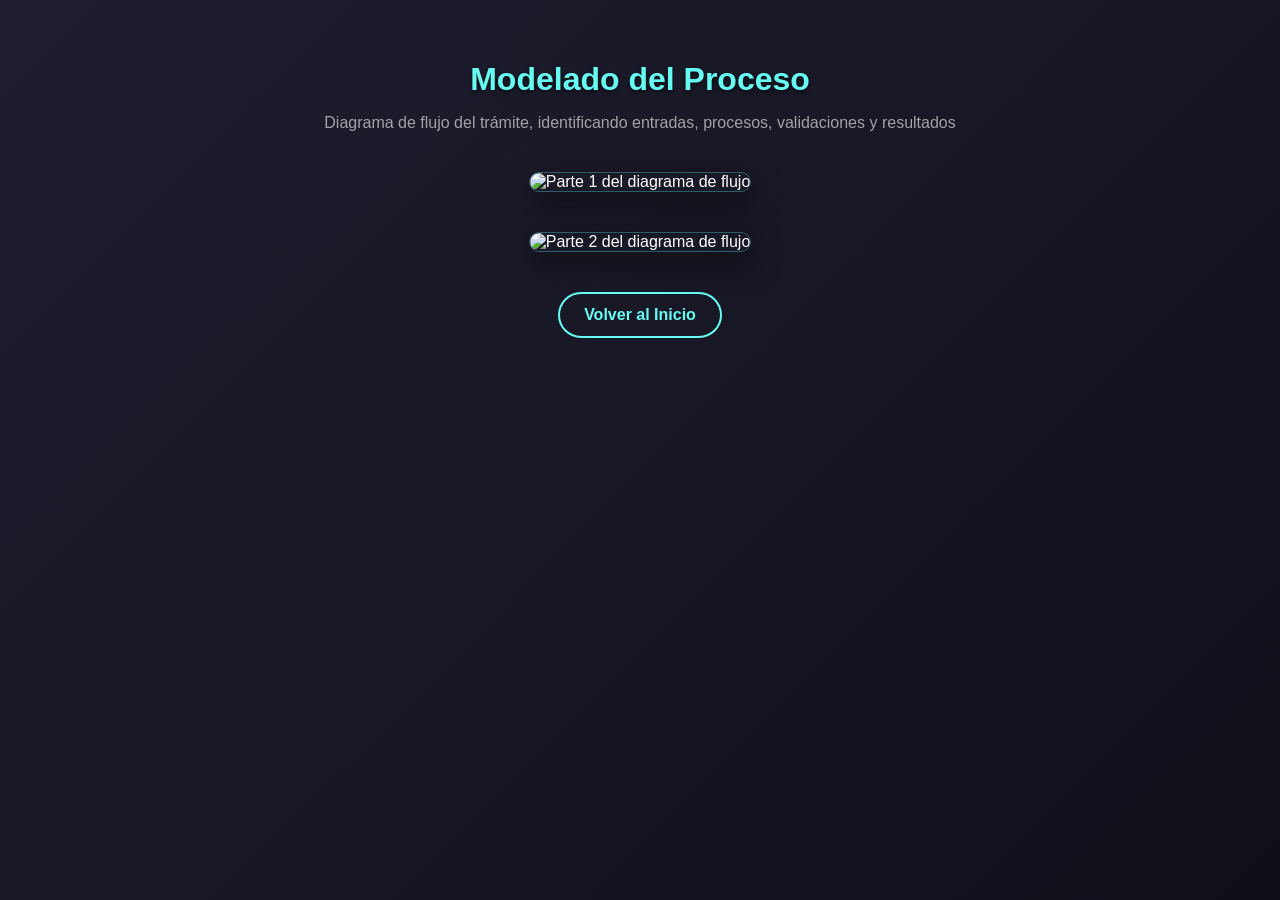
==== ejercicio0.html @ 692f8937 "Agregada Tarjeta 0 y ejercicio0.html" ====
<!DOCTYPE html>
<html lang="es">
<head>
    <meta charset="UTF-8">
    <meta name="viewport" content="width=device-width, initial-scale=1.0">
    <title>Modelado del Proceso</title>
    
    <style>
        /* Estilos básicos para que la web ocupe toda la pantalla y mantenga el estilo oscuro */
        body, html {
            margin: 0;
            padding: 0;
            width: 100%;
            height: 100%;
            font-family: 'Segoe UI', Tahoma, Geneva, Verdana, sans-serif;
            background: linear-gradient(135deg, #1e1e2f 0%, #0f0f1a 100%);
            color: white;
        }

        /* Contenedor principal */
        .container {
            max-width: 1200px;
            margin: 0 auto;
            padding: 40px 20px;
            text-align: center;
        }

        h1 {
            margin-bottom: 10px;
            font-size: 32px;
            text-shadow: 0px 2px 4px rgba(0,0,0,0.5);
            color: #66fcf1;
        }

        p {
            margin-bottom: 40px;
            font-size: 16px;
            opacity: 0.8;
            color: #c5c6c7;
        }

        /* Estilos de las imágenes */
        .image-container {
            display: flex;
            flex-direction: column;
            gap: 40px;
            align-items: center;
            margin-bottom: 40px;
        }

        .image-container img {
            max-width: 100%;
            height: auto;
            border-radius: 10px;
            box-shadow: 0 10px 30px rgba(0, 0, 0, 0.5);
            border: 1px solid rgba(102, 252, 241, 0.3);
            transition: transform 0.3s ease;
        }

        .image-container img:hover {
            transform: scale(1.02);
            border-color: #66fcf1;
        }

        /* Botón de volver */
        .back-btn {
            display: inline-block;
            padding: 12px 24px;
            background-color: transparent;
            color: #66fcf1;
            text-decoration: none;
            border: 2px solid #66fcf1;
            border-radius: 30px;
            font-weight: bold;
            transition: all 0.3s ease;
        }

        .back-btn:hover {
            background-color: #66fcf1;
            color: #0f0f1a;
            box-shadow: 0 0 15px rgba(102, 252, 241, 0.5);
        }
    </style>
</head>
<body>

    <div class="container">
        <h1>Modelado del Proceso</h1>
        <p>Diagrama de flujo del trámite, identificando entradas, procesos, validaciones y resultados</p>

        <div class="image-container">
            <!-- Primera imagen -->
            <img src="imagen1.jpg" alt="Parte 1 del diagrama de flujo">
            
            <!-- Segunda imagen -->
            <img src="imagen2.jpg" alt="Parte 2 del diagrama de flujo">
        </div>

        <a href="index.html" class="back-btn">Volver al Inicio</a>
    </div>

</body>
</html>
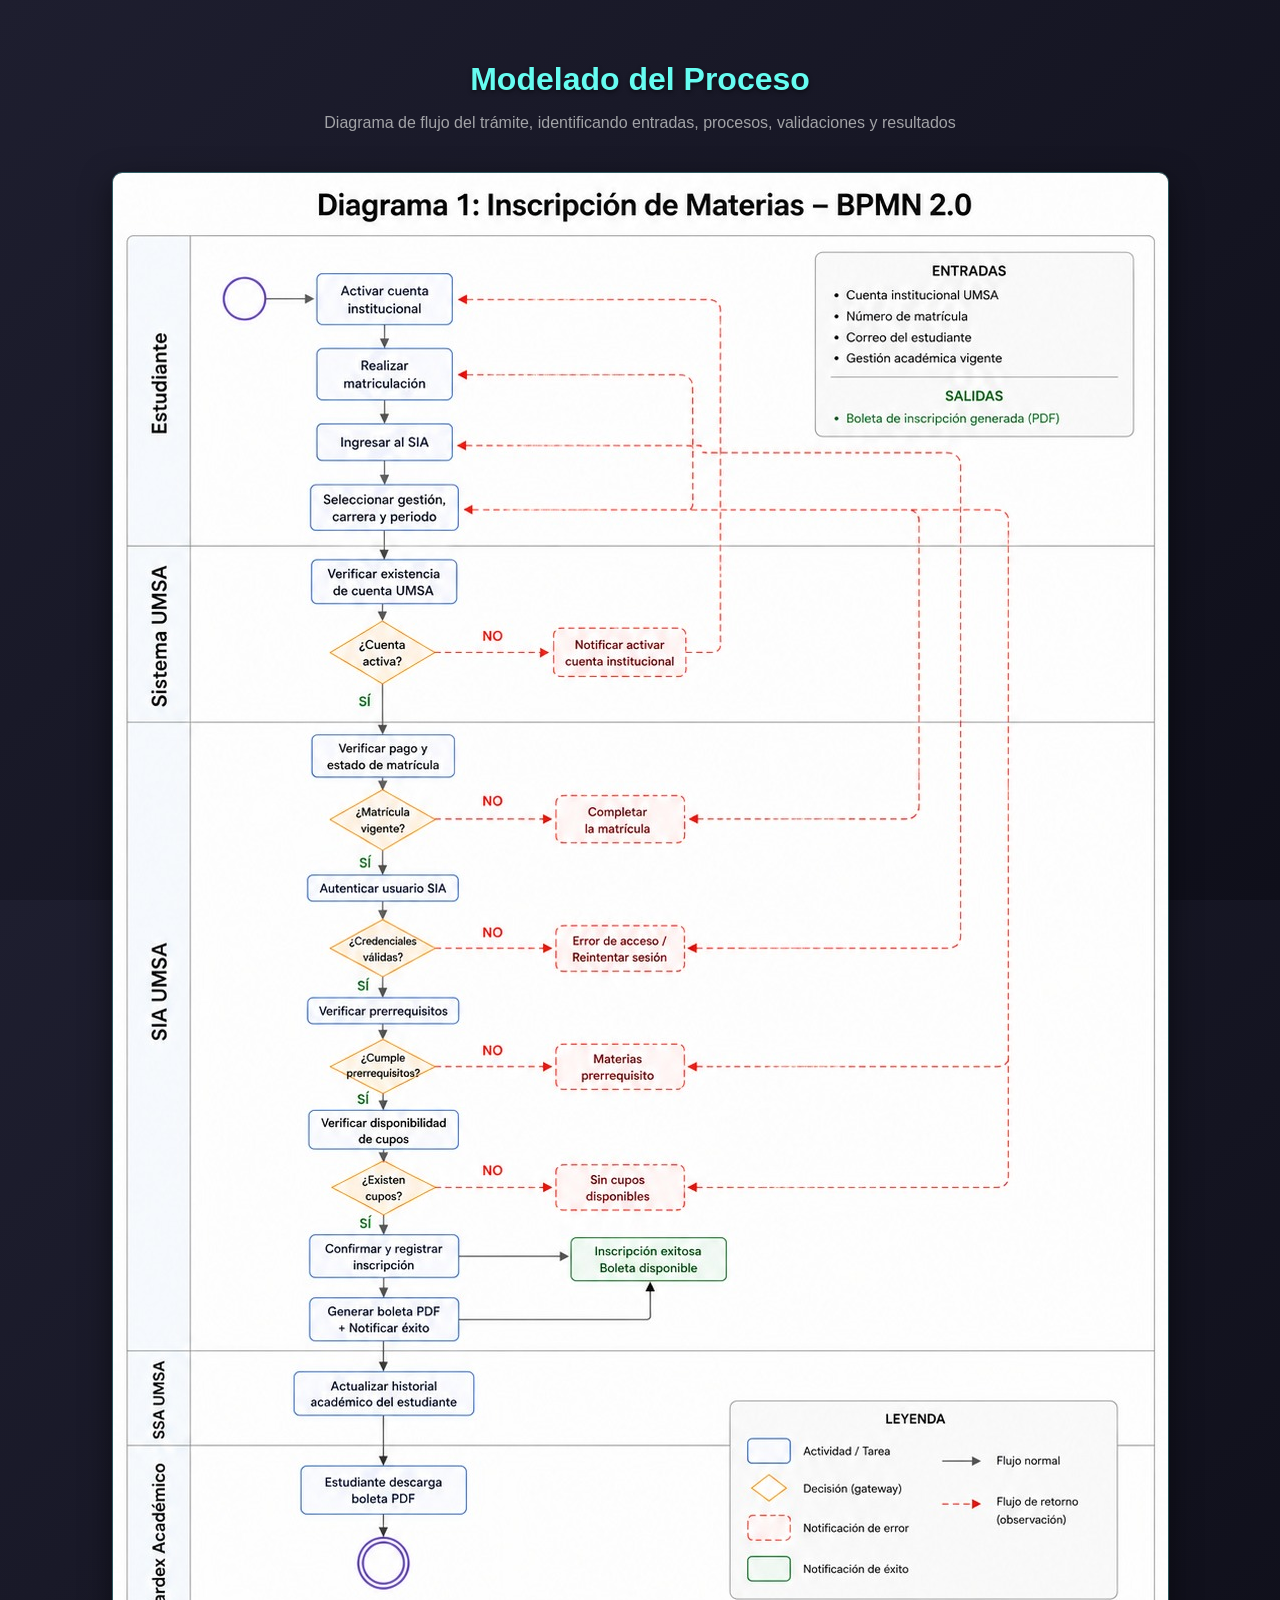
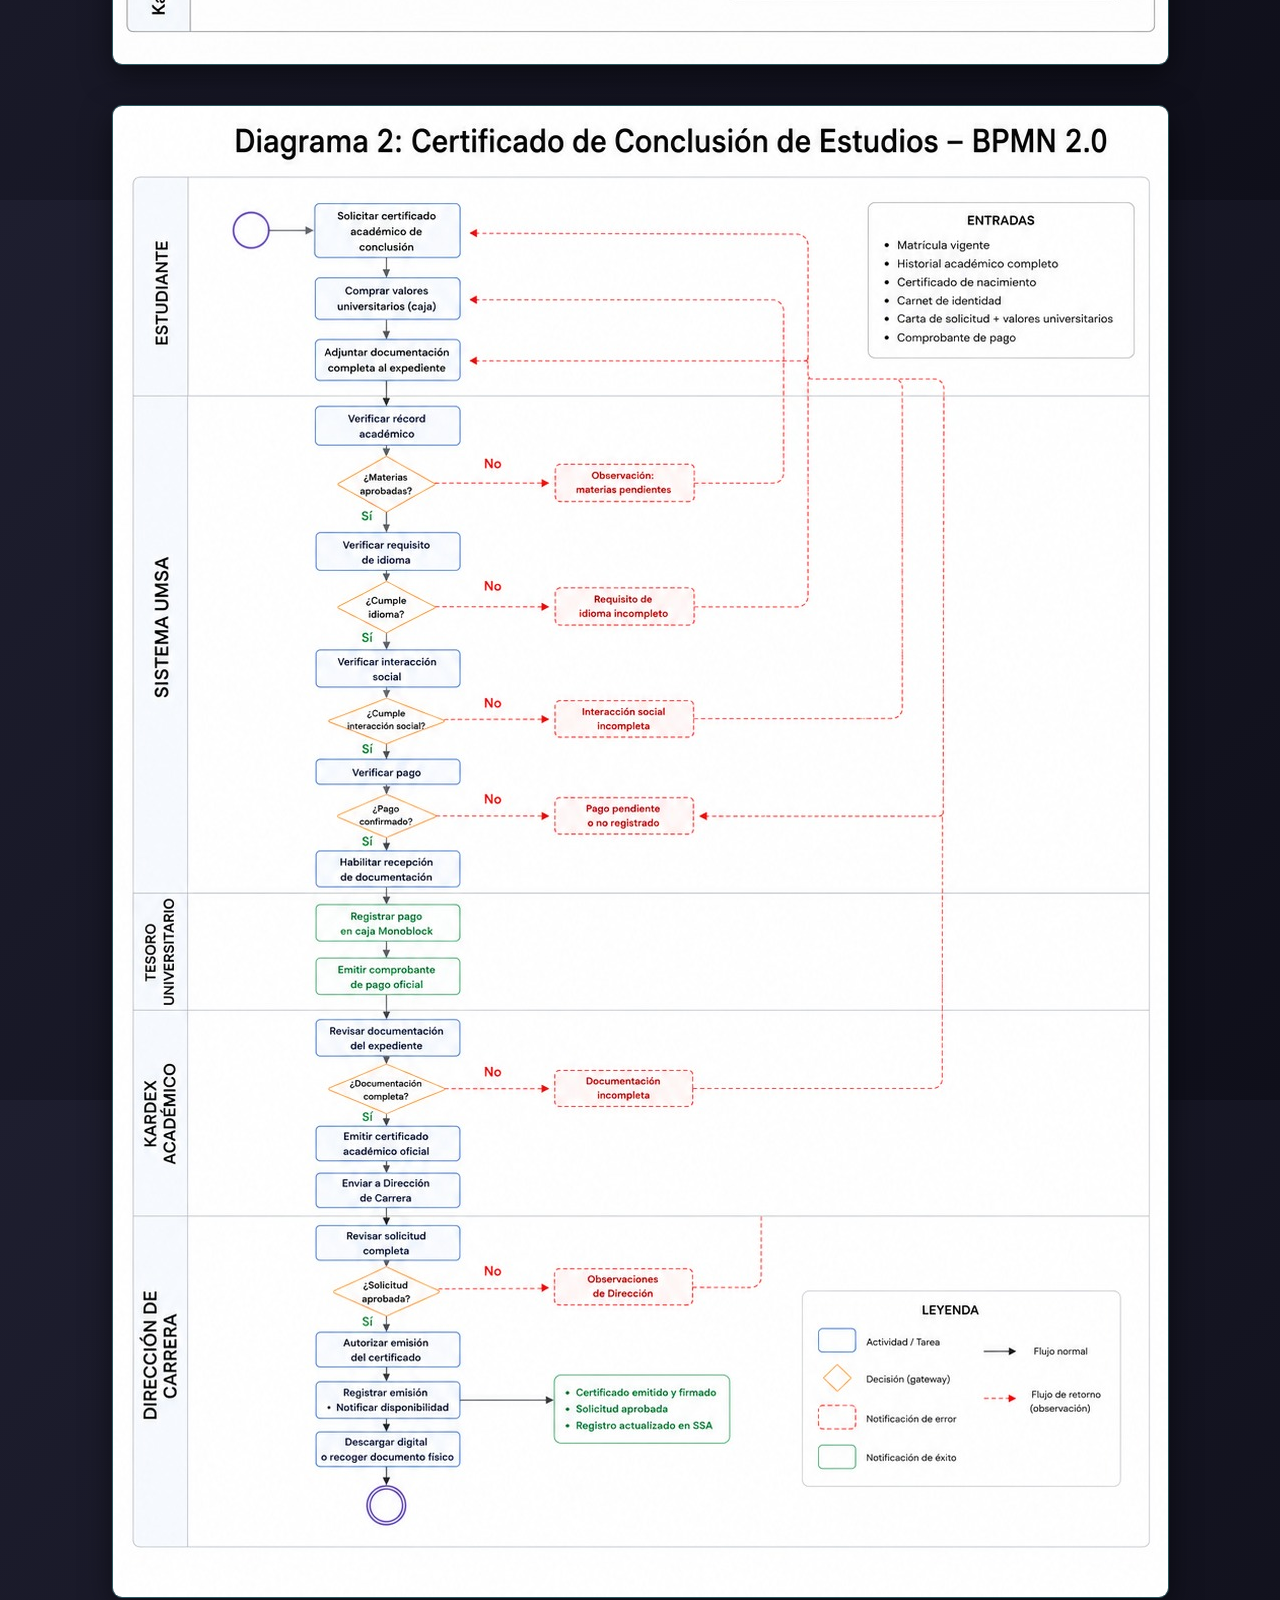
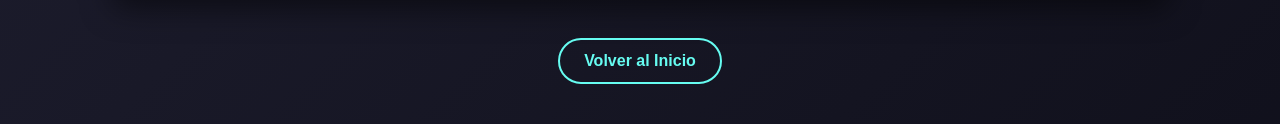
==== commit 78380b3a: "Agregadas imagenes di1 y di2 al ejercicio0" ====
--- a/ejercicio0.html
+++ b/ejercicio0.html
@@ -90,10 +90,10 @@
 
         <div class="image-container">
             <!-- Primera imagen -->
-            <img src="imagen1.jpg" alt="Parte 1 del diagrama de flujo">
+            <img src="di1.jpeg" alt="Parte 1 del diagrama de flujo">
             
             <!-- Segunda imagen -->
-            <img src="imagen2.jpg" alt="Parte 2 del diagrama de flujo">
+            <img src="di2.jpeg" alt="Parte 2 del diagrama de flujo">
         </div>
 
         <a href="index.html" class="back-btn">Volver al Inicio</a>
